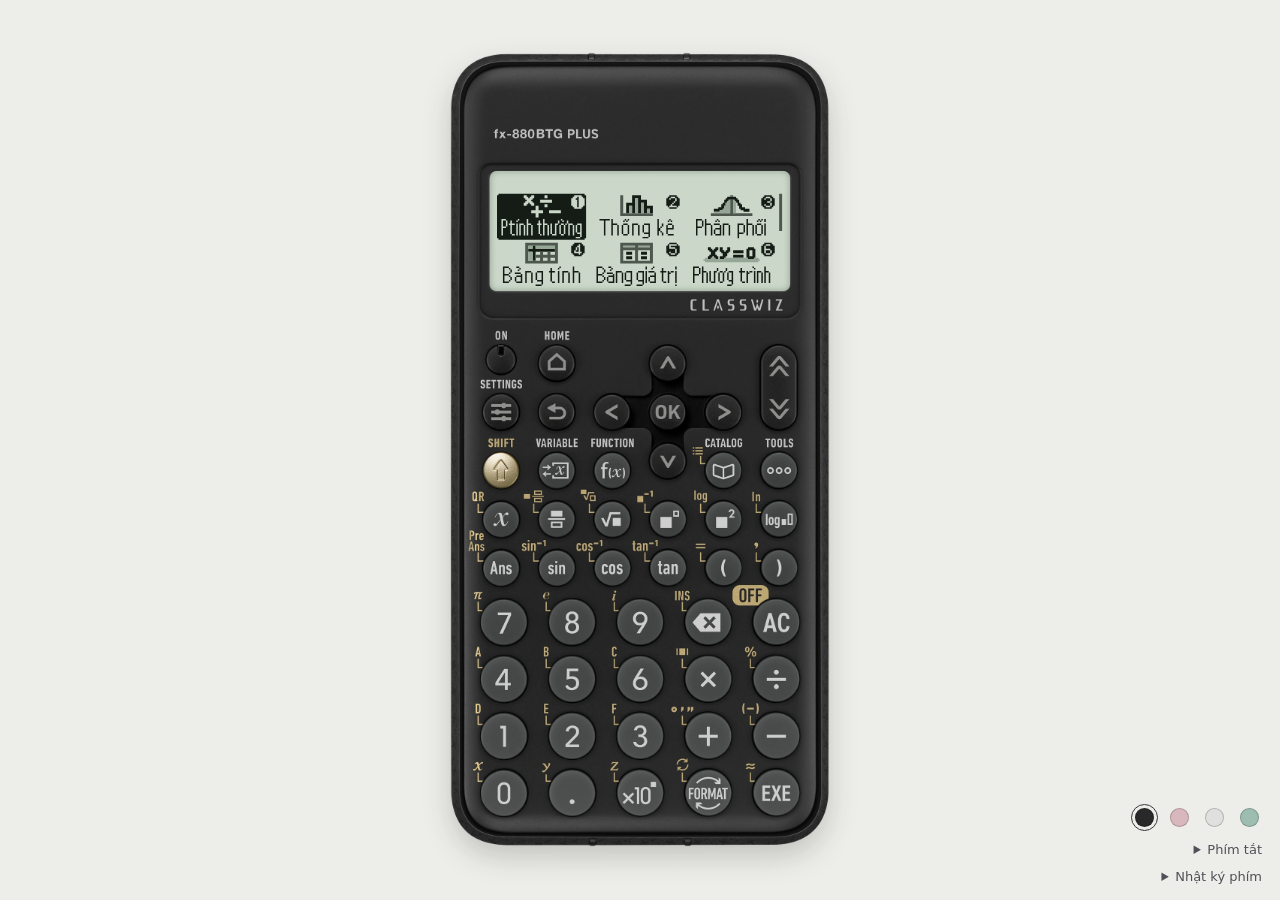
==== web/index.html @ 1c53b6fe "Prepare fx-880BTG PLUS demo.2 for BITEX team testing" ====
<!doctype html>
<html lang="vi">
<head>
  <meta charset="utf-8">
  <meta name="viewport" content="width=device-width, initial-scale=1, viewport-fit=cover">
  <meta name="theme-color" content="#222225">
  <title>Giả lập fx-880BTG PLUS</title>
  <link rel="icon" href="assets/home/1.png">
  <link rel="stylesheet" href="device.css">
  <script defer src="core/engine.js"></script>
  <script defer src="core/complex.js"></script>
  <script defer src="core/matrix.js"></script>
  <script defer src="core/vector.js"></script>
  <script defer src="core/verify.js"></script>
  <script defer src="core/coefficient-editor.js"></script>
  <script defer src="core/ratio.js"></script>
  <script defer src="core/equation.js"></script>
  <script defer src="core/inequality.js"></script>
  <script defer src="core/statistics.js"></script>
  <script defer src="core/distribution.js"></script>
  <script defer src="core/base-n.js"></script>
  <script defer src="core/table.js"></script>
  <script defer src="core/touch.js"></script>
  <script defer src="model.js"></script>
  <script defer src="extras.js"></script>
  <script defer src="explorer.js"></script>
  <script defer src="calculator.js"></script>
  <script defer src="assets/lcd-classpad-880.js"></script>
  <script defer src="lcd-pixels.js"></script>
  <script defer src="lcd.js"></script>
  <script defer src="app.js"></script>
</head>
<body>
  <main>
    <section class="device" aria-label="fx-880BTG PLUS">
      <img class="face" id="face" src="assets/face-black.webp" alt="" draggable="false" fetchpriority="high">
      <span class="brand-cover" aria-hidden="true"></span>
      <div id="lcd" class="lcd" aria-label="Màn hình máy tính" aria-live="polite"></div>
      <div id="keypad" class="keypad" role="group" aria-label="Bàn phím máy tính"></div>
    </section>
    <aside class="utilities" aria-label="Tiện ích giả lập">
      <fieldset class="colors">
        <legend>Màu máy</legend>
        <label title="Đen"><input type="radio" name="face-color" value="black" aria-label="Đen" checked><span class="swatch black"></span></label>
        <label title="Hồng"><input type="radio" name="face-color" value="pink" aria-label="Hồng"><span class="swatch pink"></span></label>
        <label title="Trắng"><input type="radio" name="face-color" value="white" aria-label="Trắng"><span class="swatch white"></span></label>
        <label title="Xanh"><input type="radio" name="face-color" value="green" aria-label="Xanh"><span class="swatch green"></span></label>
      </fieldset>
      <details class="quick-help">
        <summary>Phím tắt</summary>
        <p>Bấm trực tiếp các phím trên máy hoặc dùng bàn phím máy tính.</p>
        <dl>
          <dt>Enter hoặc =</dt><dd>EXE · Tính / xác nhận</dd>
          <dt>Esc</dt><dd>AC</dd>
          <dt>Backspace / Delete</dt><dd>DEL</dd>
          <dt>Home</dt><dd>Chọn ứng dụng</dd>
          <dt>F1 · F2</dt><dd>SHIFT · SETTINGS</dd>
          <dt>↑ ↓ ← →</dt><dd>Di chuyển con trỏ và menu</dd>
          <dt>f · r · ^</dt><dd>Phân số · căn · lũy thừa</dd>
          <dt>s · c · t</dt><dd>sin · cos · tan</dd>
          <dt>d</dt><dd>FORMAT · Đổi dạng kết quả</dd>
        </dl>
        <p>Phím SHIFT chỉ tác động lên lần bấm kế tiếp. Nhấn HOME để chuyển nhóm tính năng.</p>
      </details>
      <details class="key-log">
        <summary>Nhật ký phím</summary>
        <p id="build-info" class="build-info"></p>
        <p id="offline-status" class="build-info" role="status" hidden></p>
        <button id="check-version" type="button" hidden>Kiểm tra bản mới</button>
        <button id="update-version" type="button" hidden>Cập nhật và mở lại</button>
        <ol id="log" aria-label="Phím đã bấm"></ol>
        <div class="log-actions">
          <button id="copy-log" type="button">Sao chép</button>
          <button id="export-log" type="button">Tải JSON</button>
          <button id="clear-log" type="button">Xóa</button>
        </div>
        <p id="log-status" role="status"></p>
      </details>
    </aside>
  </main>
</body>
</html>
---- web/device.css ----
@font-face{font-family:LCD880Menu;src:url(assets/lcd-menu-880.ttf) format("truetype");font-display:swap}
@font-face{font-family:LCD880Math;src:url(assets/lcd-math-880.ttf) format("truetype");font-display:swap}
@font-face{font-family:LCD;src:url(assets/lcd-text.ttf) format("truetype");font-display:swap}
@font-face{font-family:LCDNumber;src:url(assets/lcd-numerals.ttf) format("truetype");font-display:swap}
:root{color-scheme:light;font-family:system-ui,sans-serif;background:#edede9;color:#262629}
*{box-sizing:border-box}
body{margin:0}
main{display:flex;justify-content:center;align-items:center;min-height:100svh;padding:12px;gap:28px}
.device{--face-image:url(assets/face-black.webp);width:min(380px, calc(100vw - 24px), calc((100svh - 24px)*.4778));aspect-ratio:506/1059;flex:none;position:relative;container-type:inline-size;user-select:none;isolation:isolate}
.face{position:absolute;inset:0;width:100%;height:100%;filter:drop-shadow(0 12px 14px #17171732);pointer-events:none}
.brand-cover{position:absolute;left:10.28%;top:5.95%;width:22.14%;height:2.65%;background-image:var(--face-image);background-repeat:no-repeat;background-size:100cqw auto;background-position:-43.87cqw -12.45cqw;pointer-events:none;mask-image:linear-gradient(to right,transparent,#000 3%,#000 97%,transparent),linear-gradient(transparent,#000 12%,#000 88%,transparent);mask-composite:intersect}
.keypad{position:absolute;inset:0}
.key{position:absolute;background:transparent;border:0;color:transparent;padding:0;border-radius:50%;cursor:pointer;touch-action:none;-webkit-tap-highlight-color:transparent}
.key[data-key^="page-"]{border-radius:30%}
.key:is(:hover,:focus-visible){background:#fff2}
.key:is(:active,.touch-pressed,.keyboard-pressed),.key[aria-pressed=true]{background:#e8d27b55}
.key:focus-visible{outline:2px solid #fff1b4;outline-offset:1px}
.lcd{--ink:#151c16;--paper:#cbd8c9;position:absolute;left:10.47%;top:14.92%;width:79.07%;height:15.11%;border-radius:2.3% / 5.5%;background:var(--paper);color:var(--ink);box-shadow:inset 0 0 1.7cqw #35493c66;overflow:hidden;display:flex;flex-direction:column;padding:1.34cqw 3.15cqw 1.45cqw;font-family:LCD880Menu,LCD,"Courier New",monospace;font-size:4.66cqw;line-height:1.08}
.lcd.darker{--paper:#b0c4b1}
.lcd.lighter{--paper:#dce8da}
.indicators{height:4cqw;flex:none}
.app-grid{position:relative;display:grid;grid-template-columns:repeat(3,minmax(0,1fr));grid-auto-rows:12.15cqw;gap:.45cqw .7cqw;width:100%;font-family:"Arial Narrow",Arial,sans-serif}
.app-tile{min-width:0;position:relative;display:grid;grid-template-rows:6.6cqw auto;place-items:center;padding:0 .25cqw;white-space:nowrap;letter-spacing:-.08em;font-size:4.1cqw;line-height:1}
.app-tile.selected,.menu-row.selected,.cell.selected{background:var(--ink);color:var(--paper)}
.app-icon{width:18.15cqw;height:6.4cqw;background:currentColor;mask:center/contain no-repeat;mask-image:var(--icon)}
.option{font-family:LCD880Menu,LCD,monospace;font-size:2.9cqw;background:currentColor;display:inline-grid;place-items:center;width:3.65cqw;height:3.65cqw;border-radius:50%;flex:none}
.option span{color:var(--paper);font-size:2.65cqw}
.selected .option span{color:var(--ink)}
.app-name.bitmap{width:100%;height:5.2cqw;color:transparent;position:relative;justify-self:stretch}.app-name.bitmap::after{content:"";position:absolute;inset:0;background:var(--ink);mask:var(--name) center/contain no-repeat}.selected .app-name.bitmap::after{background:var(--paper)}
.app-tile .option{position:absolute;right:.15cqw;top:.25cqw}
.menu{display:grid;align-content:start;position:relative;grid-auto-rows:6.1cqw}
.menu.shortcut-grid{grid-template-columns:repeat(3,minmax(0,1fr));grid-auto-rows:5cqw;font-size:3.65cqw}
.menu-row{min-width:0;display:flex;align-items:center;gap:.35cqw;padding:0 .37cqw;overflow:hidden;white-space:nowrap}
.menu-row:not(.selected){background:transparent}
.menu-label{text-overflow:ellipsis;overflow:hidden}
.menu-arrow{margin-left:auto;font-family:Arial,sans-serif;font-size:3cqw}
.rail{position:absolute;right:1.4cqw;top:5.5cqw;height:24cqw;width:.72cqw;background:#97a998}
.rail i{position:absolute;width:100%;background:var(--ink)}
.math-area{display:flex;flex-direction:column;justify-content:space-between;flex:1;min-height:0;gap:.55cqw;font-family:LCD880Math,LCDNumber,"Courier New",monospace;font-size:6cqw}
.expression,.result{display:block;white-space:nowrap;overflow:hidden;min-height:0}
.expression{flex:1.1;display:flex;align-items:flex-start;overflow-x:auto;scrollbar-width:none}
.result{flex:1;display:flex;align-items:flex-end;justify-content:flex-end;font-size:6.4cqw}
.expression.full{align-items:flex-start;font-size:6.4cqw}
.math{display:inline-block;flex:none;line-height:1.06;white-space:nowrap}
.frac{display:inline-grid;grid-template-rows:auto auto;vertical-align:middle;text-align:center;font-size:.82em;margin:0 .1em;line-height:1}
.frac > span{padding:0 .13em}
.frac > span:first-child{border-bottom:.08em solid currentColor}
.mixed{display:inline-flex;align-items:center;vertical-align:middle;gap:.1em}
.radical{display:inline-flex;vertical-align:middle;align-items:stretch}
.radical > span:first-child{font-family:Arial,sans-serif}
.radical > span:last-child{border-top:.06em solid currentColor;padding:0 .08em}
.math sup,.math sub{font-size:.73em;line-height:0}
.math sup{vertical-align:.72em}.math sub{vertical-align:-.25em}
.template-stack{display:inline-grid;text-align:center;vertical-align:middle;grid-template-rows:auto auto auto;font-size:.53em}
.template-stack b{font-size:2em;font-weight:400}
.empty{display:inline-block;width:.63em;height:.7em;border:.08em solid currentColor;vertical-align:baseline}
.caret{display:inline-block;border-left:.08em solid currentColor;height:.92em;vertical-align:-.08em}
.caret,.empty.active,.lcd-native-cursor{animation:lcd-cursor-blink 1200ms steps(1,end) infinite}
@keyframes lcd-cursor-blink{50%,100%{opacity:0}}
@media(prefers-reduced-motion:reduce){.caret,.empty.active{animation:none}}
.notice{display:grid;align-content:center;justify-items:center;gap:1.6cqw;flex:1;text-align:center}
.notice small{font-size:3.6cqw}
.mode-title{overflow:hidden;text-overflow:ellipsis;white-space:nowrap}
.mode-grid{min-height:0;overflow:hidden;display:grid;font-size:4.25cqw;grid-auto-rows:5.25cqw}
.cell{white-space:nowrap;overflow:hidden;text-overflow:ellipsis;border-bottom:1px solid #182c2030;padding:0 .5cqw}
.utilities{position:absolute;right:18px;bottom:16px;display:flex;flex-direction:column;align-items:flex-end;gap:12px;font-size:13px;color:#505058;z-index:2}
.utilities:has(details[open]){position:relative}
.colors{display:flex;gap:9px;border:0;padding:0;margin:0}
.colors legend{position:absolute;inline-size:1px;block-size:1px;overflow:hidden;clip-path:inset(50%)}
.colors label{position:relative;display:grid;place-items:center;width:26px;height:26px;cursor:pointer}
.colors input{position:absolute;inset:0;width:100%;height:100%;opacity:0;margin:0;cursor:pointer}
.swatch{width:19px;height:19px;border:1px solid #0003;border-radius:50%;pointer-events:none}
.colors input:is(:checked,:focus-visible)+.swatch{outline:1px solid #38383b;outline-offset:3px}
.black{background:#29292a}.pink{background:#d8b8bd}.white{background:#e0e1df}.green{background:#9dbdb0}
.key-log{align-self:flex-end}
.key-log[open]{width:min(290px,100%);padding:12px;border:1px solid #cfceca;background:#fbfaf8;border-radius:10px}
.key-log summary{cursor:pointer}
.quick-help summary{cursor:pointer}
.quick-help[open]{width:min(320px,calc(100vw - 24px));padding:12px;border:1px solid #cfceca;background:#fbfaf8;border-radius:10px;line-height:1.5}
.quick-help p:last-child{margin-bottom:0}
.quick-help dl{display:grid;grid-template-columns:auto 1fr;gap:6px 12px}
.quick-help dt{font-weight:600}
.quick-help dd{margin:0}
.build-info{font-size:12px;color:#606068;line-height:1.4}
.key-log ol{display:flex;flex-wrap:wrap;align-content:start;gap:6px;list-style:none;padding:0;max-height:50svh;overflow:auto}
.key-log li{padding:3px 6px;border:1px solid #dddcd8;border-radius:4px;background:#f2f1ee;font-variant-numeric:tabular-nums}
.log-actions{display:flex;gap:6px}
.log-actions button{font:inherit;padding:4px 6px}
#log-status:empty{display:none}
@media(max-width:710px){main{flex-direction:column;gap:10px}.utilities,.utilities:has(details[open]){position:relative;bottom:auto;right:auto;align-items:center}.utilities:not(:has(details[open])){flex-direction:row;flex-wrap:wrap;justify-content:center;gap:10px}.colors{gap:6px}.device{width:min(380px,calc(100vw - 24px),calc((100svh - 64px)*.4778))}}

@media(max-width:360px){.device{width:min(calc(100vw - 24px),calc((100svh - 96px)*.4778))}}

.draft-overlay{position:absolute;left:3.15cqw;right:3.15cqw;height:6cqw;background:var(--paper);color:var(--ink);font-size:4.5cqw;overflow:hidden}

.lcd-native-stage{position:absolute;top:4.8%;left:2.55%;width:94.9%;aspect-ratio:192/75;overflow:hidden}
.lcd-native{display:block;width:100%;height:100%;shape-rendering:geometricPrecision}
.lcd-native-cursor{fill:var(--ink)}
.lcd-status{position:absolute;top:4.8%;left:2.55%;width:94.9%;aspect-ratio:16;pointer-events:none}
.lcd-status-icon{position:absolute;background:var(--ink);mask-size:100% 100%;mask-repeat:no-repeat}
@media(prefers-reduced-motion:reduce){.caret,.empty.active,.lcd-native-cursor{animation:none}}
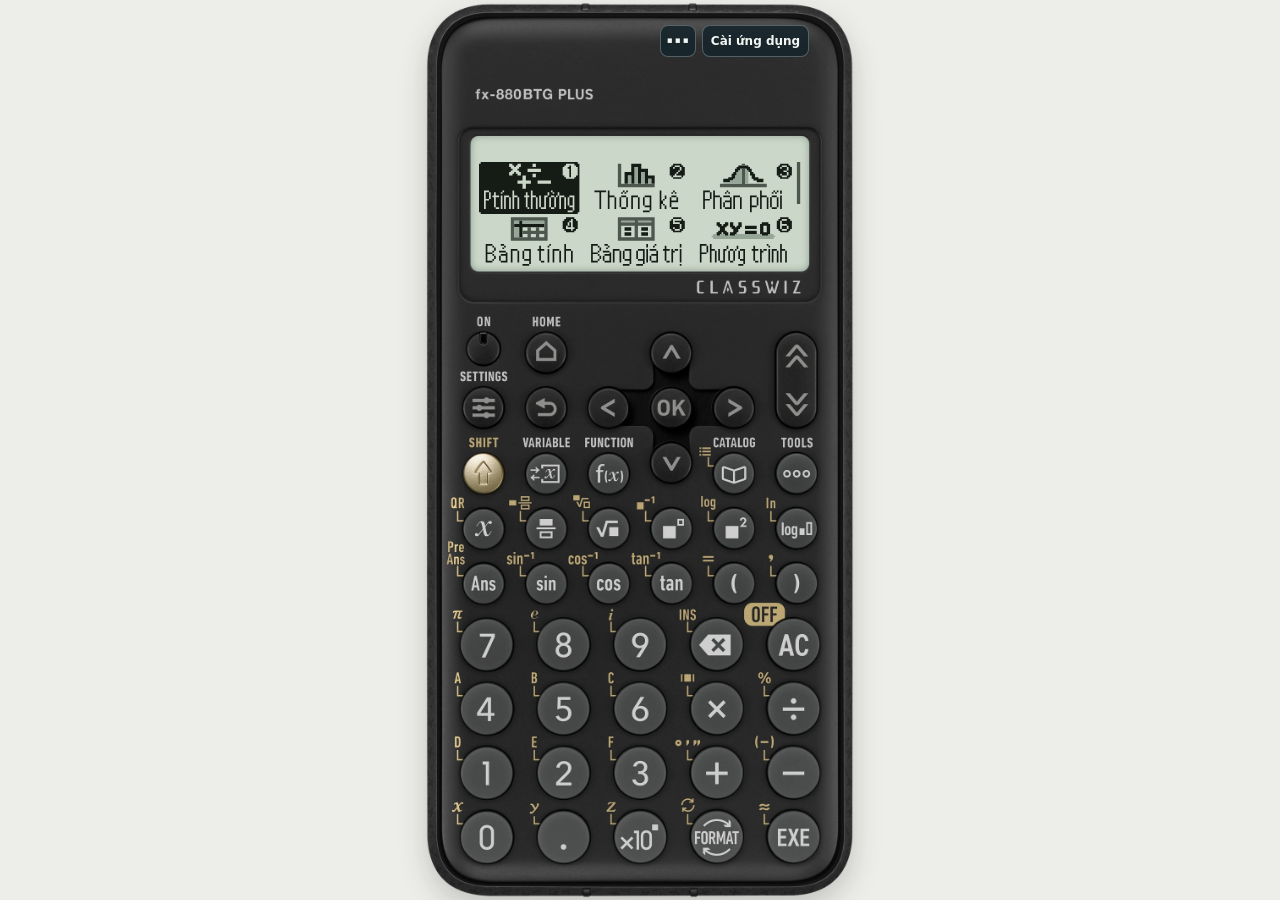
==== commit 436f6cdb: "Publish demo.19 with data exchange bridge and latest BITEX fixes" ====
--- a/web/index.html
+++ b/web/index.html
@@ -4,9 +4,18 @@
   <meta charset="utf-8">
   <meta name="viewport" content="width=device-width, initial-scale=1, viewport-fit=cover">
   <meta name="theme-color" content="#222225">
-  <title>Giả lập fx-880BTG PLUS</title>
-  <link rel="icon" href="assets/home/1.png">
+  <title>fx-880BTG PLUS Emulator (Demo)</title>
+  <!-- Cổng trao đổi dữ liệu (bridge.js): các origin được phép đọc dữ liệu khi máy nằm trong khung, cách nhau bằng dấu cách. Để trống = tắt. -->
+  <meta name="bitex-export-origins" content="">
+  <meta name="apple-mobile-web-app-capable" content="yes">
+  <meta name="apple-mobile-web-app-title" content="880BTG PLUS">
+  <meta name="robots" content="noindex,nofollow">
+  <meta name="description" content="Giả lập fx-880BTG PLUS của BITEX. Cài trên điện thoại, dùng ngoại tuyến và giữ cách bấm của máy thật.">
+  <link rel="manifest" href="manifest.webmanifest">
+  <link rel="apple-touch-icon" href="assets/icon-180.png">
+  <link rel="icon" href="assets/icon-192.png">
   <link rel="stylesheet" href="device.css">
+  <link rel="stylesheet" href="mobile.css">
   <script defer src="core/engine.js"></script>
   <script defer src="core/complex.js"></script>
   <script defer src="core/matrix.js"></script>
@@ -28,26 +37,39 @@
   <script defer src="assets/lcd-classpad-880.js"></script>
   <script defer src="lcd-pixels.js"></script>
   <script defer src="lcd.js"></script>
+  <script defer src="mobile.js"></script>
+  <script defer src="offline.js"></script>
+  <script defer src="assets/keylog-glyphs-880.js"></script>
+  <script defer src="keylog.js"></script>
+  <script defer src="bridge.js"></script>
   <script defer src="app.js"></script>
 </head>
 <body>
-  <main>
-    <section class="device" aria-label="fx-880BTG PLUS">
+  <main class="app-shell">
+    <div class="device-stage" id="device-stage">
+    <section class="device" id="device" tabindex="-1" aria-label="fx-880BTG PLUS">
       <img class="face" id="face" src="assets/face-black.webp" alt="" draggable="false" fetchpriority="high">
       <span class="brand-cover" aria-hidden="true"></span>
       <div id="lcd" class="lcd" aria-label="Màn hình máy tính" aria-live="polite"></div>
+      <header class="app-toolbar"><button id="install-shortcut" type="button" aria-haspopup="dialog">Cài ứng dụng</button><button id="app-menu-button" type="button" aria-label="Mở tiện ích ứng dụng" aria-haspopup="dialog">⋯</button></header>
       <div id="keypad" class="keypad" role="group" aria-label="Bàn phím máy tính"></div>
     </section>
-    <aside class="utilities" aria-label="Tiện ích giả lập">
-      <fieldset class="colors">
+    </div>
+    <section class="keylog-panel" id="keylog-panel" hidden aria-labelledby="keylog-heading">
+      <div class="keylog-heading"><h2 id="keylog-heading">Nhật ký phím</h2><span id="keylog-count">0 phím</span><button id="keylog-close" type="button" aria-label="Đóng nhật ký phím">×</button></div>
+      <div class="keylog-preview" id="keylog-preview" role="region" tabindex="0" aria-label="Chuỗi phím"><p id="keylog-empty">Bấm phím trên máy tính để bắt đầu.</p><ol id="keylog-keys" role="list" aria-label="Các phím đã bấm" hidden></ol></div>
+      <div class="keylog-actions"><button class="utility-button" id="keylog-copy" type="button" title="Dán vào Word và đổi font sang CASIO ClassWiz CW01" disabled>Sao chép Word</button><button class="utility-button" id="keylog-copy-symbols" type="button" disabled>Sao chép ký hiệu</button><button class="utility-button" id="keylog-image" type="button" disabled>Tải ảnh PNG</button><button class="utility-button" id="keylog-download" type="button" disabled>Tải JSON</button><button class="utility-button" id="keylog-clear" type="button" aria-label="Xóa nhật ký" disabled>Xóa</button></div>
+      <p id="keylog-status" role="status"></p>
+    </section>
+  </main>
+<dialog id="utility-dialog" aria-label="Tiện ích ứng dụng"><section class="app-dialog" id="app-menu" hidden aria-labelledby="app-menu-heading"><div class="dialog-heading"><h2 id="app-menu-heading">Tiện ích</h2><button type="button" data-close-dialog aria-label="Đóng tiện ích">×</button></div><p class="menu-subtitle">fx-880BTG PLUS Emulator (Demo)</p><nav class="utility-list" aria-label="Tiện ích ứng dụng"><button class="utility-button" type="button" data-panel="guide-panel"><span aria-hidden="true">?</span>Hướng dẫn</button><button class="utility-button" type="button" data-panel="zoom-panel"><span aria-hidden="true">⌕</span>Phóng to màn hình LCD</button><button class="utility-button" type="button" data-panel="settings-panel"><span aria-hidden="true">☷</span>Tùy chỉnh máy</button><button class="utility-button" type="button" data-panel="install-dialog"><span aria-hidden="true">↓</span>Cài ứng dụng</button><button class="utility-button" type="button" id="keylog-button" aria-controls="keylog-panel" aria-expanded="false"><span aria-hidden="true">⌨</span>Nhật ký phím</button><button class="utility-button" type="button" data-panel="feedback-panel"><span aria-hidden="true">✎</span>Gửi góp ý và ảnh</button><button class="utility-button" id="fullscreen-button" type="button"><span aria-hidden="true">⛶</span><span id="fullscreen-label">Toàn màn hình</span></button><button class="utility-button" id="check-version" type="button"><span aria-hidden="true">↻</span>Kiểm tra cập nhật</button></nav><p id="offline-status" role="status">Đang kiểm tra dữ liệu ngoại tuyến…</p><p id="update-status" role="status"></p><button id="update-version" class="utility-button install-primary" type="button" hidden>Cập nhật và mở lại</button><p id="build-info" class="build-info"></p></section><section class="app-dialog" id="settings-panel" hidden aria-labelledby="settings-panel-heading"><div class="dialog-heading"><h2 id="settings-panel-heading">Tùy chỉnh máy</h2><button type="button" data-close-dialog aria-label="Đóng tùy chỉnh máy">×</button></div><div class="case-studio"><div class="case-preview"><div class="device"><img class="face" id="face-preview" src="assets/face-black.webp" alt="Xem trước màu vỏ"><span class="brand-cover" aria-hidden="true"></span></div></div><div><h3>Màu vỏ máy</h3><fieldset class="colors">
         <legend>Màu máy</legend>
         <label title="Đen"><input type="radio" name="face-color" value="black" aria-label="Đen" checked><span class="swatch black"></span></label>
         <label title="Hồng"><input type="radio" name="face-color" value="pink" aria-label="Hồng"><span class="swatch pink"></span></label>
         <label title="Trắng"><input type="radio" name="face-color" value="white" aria-label="Trắng"><span class="swatch white"></span></label>
         <label title="Xanh"><input type="radio" name="face-color" value="green" aria-label="Xanh"><span class="swatch green"></span></label>
-      </fieldset>
-      <details class="quick-help">
-        <summary>Phím tắt</summary>
+      </fieldset></div></div><label class="setting-row" for="key-highlight"><span><strong>Làm nổi phím vừa bấm</strong><small>Dễ theo dõi khi trình chiếu.</small></span><input type="checkbox" role="switch" id="key-highlight"></label><p class="app-help">Màu vỏ và cài đặt được giữ trên thiết bị này. Các phím trên máy và bàn phím PC luôn dùng chung cách tính.</p></section><section class="app-dialog" id="guide-panel" hidden aria-labelledby="guide-panel-heading"><div class="dialog-heading"><h2 id="guide-panel-heading">Bắt đầu sử dụng</h2><button type="button" data-close-dialog aria-label="Đóng bắt đầu sử dụng">×</button></div><p>Nhấn <b>HOME</b> để chọn ứng dụng, <b>EXE</b> để tính, <b>DEL</b> để xóa một ký tự và <b>AC</b> để trở lại màn nhập. <b>SHIFT</b> gọi chức năng màu vàng.</p>
+        
         <p>Bấm trực tiếp các phím trên máy hoặc dùng bàn phím máy tính.</p>
         <dl>
           <dt>Enter hoặc =</dt><dd>EXE · Tính / xác nhận</dd>
@@ -61,22 +83,18 @@
           <dt>d</dt><dd>FORMAT · Đổi dạng kết quả</dd>
         </dl>
         <p>Phím SHIFT chỉ tác động lên lần bấm kế tiếp. Nhấn HOME để chuyển nhóm tính năng.</p>
-      </details>
-      <details class="key-log">
-        <summary>Nhật ký phím</summary>
-        <p id="build-info" class="build-info"></p>
-        <p id="offline-status" class="build-info" role="status" hidden></p>
-        <button id="check-version" type="button" hidden>Kiểm tra bản mới</button>
-        <button id="update-version" type="button" hidden>Cập nhật và mở lại</button>
-        <ol id="log" aria-label="Phím đã bấm"></ol>
-        <div class="log-actions">
-          <button id="copy-log" type="button">Sao chép</button>
-          <button id="export-log" type="button">Tải JSON</button>
-          <button id="clear-log" type="button">Xóa</button>
-        </div>
-        <p id="log-status" role="status"></p>
-      </details>
-    </aside>
-  </main>
+      <button class="utility-button install-primary" data-panel="install-dialog" type="button">Cài để dùng khi mất mạng</button></section><section class="app-dialog" id="zoom-panel" hidden aria-labelledby="zoom-panel-heading"><div class="dialog-heading"><h2 id="zoom-panel-heading">Màn hình LCD</h2><button type="button" data-close-dialog aria-label="Đóng màn hình lcd">×</button></div><div id="zoom-viewport"><div id="zoom-device" class="zoom-device"></div></div><label class="zoom-control">Độ phóng đại<input id="lcd-zoom" type="range" min="1" max="2" step="0.25" value="1"><output id="lcd-zoom-value">100%</output></label><p class="app-help">Đóng cửa sổ này để tiếp tục bấm phím.</p></section><section class="app-dialog" id="feedback-panel" hidden aria-labelledby="feedback-panel-heading"><div class="dialog-heading"><h2 id="feedback-panel-heading">Góp ý cho BITEX</h2><button type="button" data-close-dialog aria-label="Đóng góp ý cho bitex">×</button></div><p class="app-help">Mô tả lỗi và chuỗi phím giúp BITEX kiểm tra lại. Chỉ gửi khi bạn bấm nút bên dưới.</p><form id="feedback-form" name="fx880-feedback" method="POST" action="/feedback-success.html" enctype="multipart/form-data" data-netlify="true" netlify-honeypot="bot-field"><input type="hidden" name="form-name" value="fx880-feedback"><input type="hidden" name="version" id="feedback-version"><p hidden><label>Để trống<input name="bot-field" tabindex="-1" autocomplete="off"></label></p><label class="feedback-field"><span class="feedback-label">Lỗi bạn gặp</span><textarea name="description" required maxlength="5000" rows="4"></textarea></label><label class="feedback-field"><span class="feedback-label">Kết quả mong đợi <small>(nếu có)</small></span><textarea name="expected" maxlength="3000" rows="2"></textarea></label><label class="feedback-field"><span class="feedback-label">Chuỗi phím vừa bấm</span><textarea name="keys" id="feedback-keys" readonly rows="3"></textarea></label><label class="feedback-field"><span class="feedback-label">Ảnh chụp <small>(không bắt buộc, tối đa 5 MB)</small></span><input name="image" id="feedback-image" type="file" accept="image/png,image/jpeg,image/webp"></label><p class="feedback-privacy">Phép tính chạy trên thiết bị, không gửi tự động. Nội dung góp ý, chuỗi phím và ảnh bạn chọn chỉ được gửi cho BITEX qua Netlify khi xác nhận gửi.</p><button class="feedback-submit" type="submit">Gửi góp ý cho BITEX</button><p id="feedback-status" role="status"></p></form></section>  <section class="app-dialog" id="install-dialog" hidden aria-labelledby="install-heading">
+    <div class="dialog-heading"><div><p class="dialog-eyebrow">LUÔN SẴN TRONG THIẾT BỊ</p><h2 id="install-heading">Cài máy tính của bạn</h2></div><button type="button" data-close-dialog aria-label="Đóng hướng dẫn cài">×</button></div>
+    <p class="install-intro">Mở từ một biểu tượng. Tính toán cả khi mất mạng.</p>
+    <p id="install-complete" class="install-notice" hidden>Máy tính đã được cài hoặc đang mở từ biểu tượng ứng dụng. Có thể xem hướng dẫn cho thiết bị khác bên dưới.</p>
+    <div class="install-platforms" role="group" aria-label="Chọn thiết bị để xem hướng dẫn"><button type="button" data-install-platform="ios" aria-pressed="false">iPhone / iPad</button><button type="button" data-install-platform="android" aria-pressed="false">Android</button><button type="button" data-install-platform="desktop" aria-pressed="false">Máy tính</button></div>
+    <div id="install-instructions"><section id="install-ios" hidden><ol class="visual-steps"><li><div class="install-step-copy"><span class="step-index">01</span><h3>Mở bằng Safari</h3><p>Sao chép đường dẫn trang này và mở trong Safari. Không cài từ trình duyệt bên trong Zalo hay Facebook.</p></div><div class="step-art" aria-hidden="true"><div class="browser-symbol"><svg viewBox="0 0 48 48" aria-hidden="true"><circle cx="24" cy="24" r="21"/><path class="compass-north" d="m32 12-5 16-11 8 5-16z"/><path d="m16 36 11-8-6-8z"/></svg><b>Safari</b></div></div></li><li><div class="install-step-copy"><span class="step-index">02</span><h3>Chọn Chia sẻ</h3><p>Bấm biểu tượng Chia sẻ, rồi chọn <b>Thêm vào Màn hình chính</b>. Có thể cần mở nút ⋯ hoặc cuộn danh sách để thấy mục này.</p></div><div class="step-art" aria-hidden="true"><div class="share-demo"><svg viewBox="0 0 24 24" aria-hidden="true"><path d="M8 9H4v12h16V9h-4M12 16V2m-4 4 4-4 4 4"/></svg><span>Chia sẻ</span></div><div class="mini-menu-row"><b>⊞</b> Thêm vào Màn hình chính</div></div></li><li><div class="install-step-copy"><span class="step-index">03</span><h3>Thêm và mở ứng dụng</h3><p>Bật <b>Mở dưới dạng ứng dụng web</b> nếu có, rồi bấm <b>Thêm</b>. Trở về màn hình chính và mở biểu tượng 880BTG PLUS.</p></div><div class="step-art" aria-hidden="true"><div class="home-demo"><img src="assets/icon-180.png" width="44" height="44" alt="" /><span>880BTG PLUS</span></div></div></li></ol></section><section id="install-android" hidden><ol class="visual-steps"><li><div class="install-step-copy"><span class="step-index">01</span><h3>Mở bằng Chrome</h3><p>Mở đường dẫn máy tính trong Chrome. Sau đó bấm nút <b>⋮</b> cạnh thanh địa chỉ.</p></div><div class="step-art" aria-hidden="true"><div class="mini-browser"><span>880BTG PLUS</span><b>⋮</b></div><span class="art-caption">Menu của Chrome</span></div></li><li><div class="install-step-copy"><span class="step-index">02</span><h3>Chọn mục cài ứng dụng</h3><p>Chọn <b>Cài đặt và tạo lối tắt → Cài đặt</b>. Một số phiên bản ghi <b>Thêm vào màn hình chính</b>.</p></div><div class="step-art" aria-hidden="true"><div class="mini-menu-row">Cài đặt và tạo lối tắt</div><div class="mini-menu-row selected">↓ Cài đặt</div></div></li><li><div class="install-step-copy"><span class="step-index">03</span><h3>Xác nhận Cài đặt</h3><p>Làm theo cửa sổ xác nhận. Sau đó mở 880BTG PLUS từ màn hình chính hoặc danh sách ứng dụng.</p></div><div class="step-art" aria-hidden="true"><div class="home-demo"><img src="assets/icon-180.png" width="44" height="44" alt="" /><span>880BTG PLUS</span></div></div></li></ol></section><section id="install-desktop" hidden><ol class="visual-steps"><li><div class="install-step-copy"><span class="step-index">01</span><h3>Mở bằng Chrome hoặc Edge</h3><p>Dùng được trên Windows và macOS. Giữ kết nối mạng trong lần mở đầu tiên.</p></div><div class="step-art" aria-hidden="true"><div class="mini-browser desktop-browser"><span>880BTG PLUS</span><b>↓</b></div><span class="art-caption">Biểu tượng cài trên thanh địa chỉ</span></div></li><li><div class="install-step-copy"><span class="step-index">02</span><h3>Bấm Cài ngay</h3><p>Bấm nút bên dưới và xác nhận khi trình duyệt hỏi. Nếu chưa hiện cửa sổ, dùng mục cài ứng dụng trong menu trình duyệt.</p></div><div class="step-art" aria-hidden="true"><div class="mini-install">880BTG PLUS<strong>↓ Cài đặt</strong></div></div></li><li><div class="install-step-copy"><span class="step-index">03</span><h3>Mở như một ứng dụng</h3><p>Mở biểu tượng 880BTG PLUS. Máy tính chạy trong cửa sổ riêng; dùng bàn phím PC để nhập số và phép tính.</p></div><div class="step-art" aria-hidden="true"><div class="home-demo"><img src="assets/icon-180.png" width="44" height="44" alt="" /><span>880BTG PLUS</span></div></div></li></ol><details class="install-alternative"><summary>Dùng Safari trên máy Mac?</summary><p>Trong Safari, chọn <b>Tệp → Thêm vào Dock</b>, rồi xác nhận <b>Thêm</b> (macOS Sonoma trở lên).</p></details></section></div>
+    <p class="illustration-note">Hình minh họa thao tác; vị trí và tên nút có thể khác theo phiên bản trình duyệt.</p>
+    <button class="utility-button install-primary" id="install-now" type="button">Cài ngay</button><p id="install-prompt-status" class="app-help" role="status"></p>
+    <div class="install-offline-check"><span class="offline-symbol" aria-hidden="true">✓</span><div><strong>Kiểm tra trước khi tắt mạng</strong><p>Mở từ biểu tượng vừa cài khi còn mạng. Chờ thông báo sẵn sàng bên dưới, rồi tắt mạng và thử <b>7 × 8 = 56</b>.</p><p id="install-offline-status" role="status" aria-live="polite">Đang kiểm tra dữ liệu ngoại tuyến…</p></div></div>
+    <details class="install-link"><summary>Sao chép đường dẫn để mở đúng trình duyệt</summary><label for="install-url">Đường dẫn máy tính</label><input id="install-url" type="url" readonly /><button class="utility-button" id="install-copy-link" type="button">Sao chép đường dẫn</button><p id="install-copy-status" role="status"></p></details>
+    <p class="app-help guide-note">Gửi góp ý và ảnh cần có mạng. Nếu thiết bị đã xóa dữ liệu ứng dụng, hãy mở lại khi có mạng để tải đủ chương trình.</p>
+  </section>
+</dialog>
 </body>
 </html>
--- a/web/device.css
+++ b/web/device.css
@@ -99,3 +99,12 @@
 .lcd-status{position:absolute;top:4.8%;left:2.55%;width:94.9%;aspect-ratio:16;pointer-events:none}
 .lcd-status-icon{position:absolute;background:var(--ink);mask-size:100% 100%;mask-repeat:no-repeat}
 @media(prefers-reduced-motion:reduce){.caret,.empty.active,.lcd-native-cursor{animation:none}}
+
+/* Cổng trao đổi dữ liệu (bridge.js): phím trang chứa nhờ tô sáng để hướng dẫn sửa lỗi thao tác. */
+.key.bitex-guide {
+  border-radius: 50%;
+  box-shadow: 0 0 0 3px #ffd43b, 0 0 14px 4px rgba(255, 212, 59, .85);
+  animation: bitex-guide-pulse 1.1s ease-in-out infinite;
+}
+@keyframes bitex-guide-pulse { 50% { box-shadow: 0 0 0 3px #ffd43b, 0 0 4px 1px rgba(255, 212, 59, .4); } }
+@media (prefers-reduced-motion: reduce) { .key.bitex-guide { animation: none; } }
--- a/web/mobile.css
+++ b/web/mobile.css
@@ -0,0 +1,276 @@
+.feedback-panel { background: #ffffffd9; border: 1px solid #dedfda; padding: 26px; border-radius: 22px; box-shadow: 0 8px 30px #24384208; }
+.feedback-panel h2 { margin: 0 0 8px; font-size: 22px; letter-spacing: -.03em; color: #243842; }
+.feedback-intro, .beta-note { font-size: 14px; line-height: 1.6; color: #637078; }
+.feedback-intro { margin: 0 0 22px; }
+.feedback-field { display: block; margin: 0 0 16px; }
+.feedback-label { display: block; font-size: 14px; font-weight: 650; margin-bottom: 7px; color: #334952; }
+.feedback-optional { font-weight: 400; color: #7b858a; font-size: 12px; }
+.feedback-field input, .feedback-field textarea { width: 100%; padding: 11px 12px; border: 1px solid #d0d8d7; border-radius: 9px; background: #fff; color: #263b45; font: inherit; font-size: 14px; line-height: 1.5; }
+.feedback-field textarea { resize: vertical; min-height: 76px; }
+.feedback-field input:focus, .feedback-field textarea:focus { outline: 2px solid #39819855; border-color: #398198; }
+.feedback-field input::placeholder, .feedback-field textarea::placeholder { color: #929b9f; }
+.feedback-upload { padding: 15px; border: 1px dashed #b8c7c7; border-radius: 12px; background: #f6f9f7; font-size: 13px; color: #65747a; line-height: 1.6; }
+.feedback-upload[data-dragging="true"] { border-color: #287a91; background: #eaf4f4; }
+.feedback-upload input { display: block; width: 100%; margin-bottom: 7px; font: inherit; font-size: 13px; color: #334952; }
+.feedback-upload input::file-selector-button { border: 1px solid #c5d1d1; border-radius: 7px; padding: 8px 10px; margin-right: 8px; background: #fff; color: #334952; cursor: pointer; font: inherit; }
+.feedback-preview { margin: 14px 0 0; }
+.feedback-preview img { display: block; max-width: 100%; max-height: 210px; margin: auto; border: 1px solid #dae0df; border-radius: 8px; object-fit: contain; }
+.feedback-preview figcaption { overflow-wrap: anywhere; padding-top: 8px; font-size: 12px; }
+.feedback-remove { margin-top: 8px; border: 0; padding: 0; color: #ac3047; background: none; text-decoration: underline; cursor: pointer; font: inherit; }
+.feedback-submit { border: 0; border-radius: 10px; width: 100%; padding: 13px 16px; margin-top: 18px; color: #fff; background: #234958; font: inherit; font-size: 15px; font-weight: 650; cursor: pointer; }
+.feedback-submit:hover { background: #1b3c4b; }
+.feedback-submit:disabled { cursor: wait; opacity: .65; }
+.feedback-submit:focus-visible, .feedback-remove:focus-visible { outline: 2px solid #287a91; outline-offset: 3px; }
+.feedback-status { margin: 12px 0 0; font-size: 14px; line-height: 1.5; color: #346757; }
+.feedback-status[data-error="true"] { color: #ac3047; }
+.feedback-status:empty { display: none; }
+.feedback-privacy { margin: 12px 0 0; font-size: 12px; line-height: 1.5; color: #7b858a; }
+.feedback-success { max-width:540px; margin:60px auto; }
+.feedback-success a { display:inline-block; margin-top:14px; color:#234958; font-weight:650; }
+[hidden] { display:none!important; }
+.app-dialog { width:min(94vw,480px); max-height:calc(100vh - 24px); max-height:calc(100dvh - 24px - env(safe-area-inset-top,0px) - env(safe-area-inset-bottom,0px)); padding:24px; border:1px solid #cdd5ce; border-radius:18px; background:#fafcf9; color:#283c31; box-shadow:0 18px 70px #15271a45; overflow:auto; overscroll-behavior:contain; }
+.app-dialog::backdrop { background:#17261dd0; }
+.dialog-heading { display:flex; align-items:center; justify-content:space-between; gap:12px; margin-bottom:18px; }
+.dialog-heading h2 { margin:0; font-size:21px; }
+.dialog-heading button, .dialog-close { flex:none; width:40px; height:40px; font-size:28px; line-height:1; border:0; background:#e5ebe4; color:#324637; border-radius:50%; cursor:pointer; }
+.dialog-close { float:right; margin:0 0 4px 8px; }
+.utility-button { display:block; width:100%; text-align:left; margin:10px 0; padding:14px; font:inherit; border:1px solid #d3dbd2; border-radius:10px; background:#fff; color:#263f2f; cursor:pointer; }
+.utility-button:hover { background:#edf3eb; }
+.app-help, #install-instructions { font-size:14px; line-height:1.65; }
+.app-dialog small { color:#657569; }
+#offline-status { padding:12px; border-radius:10px; background:#e5eee1; font-size:14px; line-height:1.5; }
+#offline-status[data-error="true"] { background:#fff0d9; }
+.feedback-dialog { width:min(94vw,600px); }
+.feedback-dialog .feedback-panel { border:0; box-shadow:none; padding:0; background:transparent; }
+.feedback-field input, .feedback-field textarea { font-size:16px; }
+@media(max-width:420px) { .app-dialog { padding:18px; } .app-title span { display:none; } }
+
+.keyboard-help { margin:0; font-size:14px; line-height:1.5; }
+.keyboard-help dt { font-weight:700; margin-top:14px; }
+.keyboard-help dd { margin:3px 0 0; color:#526459; }
+
+.install-platforms { display:flex; gap:6px; margin:18px 0; }
+.install-platforms button { flex:1; padding:10px 4px; border:1px solid #ccd8cf; border-radius:8px; background:white; color:#2b4434; font:600 13px system-ui,sans-serif; cursor:pointer; }
+.install-platforms button[aria-pressed="true"] { background:#294d38; color:white; border-color:#294d38; }
+.install-steps { padding:0; margin:0; list-style:none; counter-reset:install-step; }
+.install-steps li { position:relative; padding:0 0 18px 36px; counter-increment:install-step; font-size:14px; line-height:1.55; }
+.install-steps li::before { content:counter(install-step); position:absolute; top:0; left:0; width:25px; height:25px; display:grid; place-items:center; border-radius:50%; background:#e2ece3; color:#295037; font-weight:700; }
+.install-steps li span { display:block; color:#526358; margin-top:4px; }
+.share-icon { width:20px; height:20px; vertical-align:-4px; fill:none; stroke:currentColor; stroke-width:1.8; stroke-linecap:round; stroke-linejoin:round; }
+.install-offline-check { margin:12px 0; padding:14px; border-radius:12px; background:#edf3e9; font-size:14px; line-height:1.55; }
+.install-offline-check p { margin:8px 0 0; }
+#install-offline-status { font-weight:650; color:#285437; }
+#install-offline-status[data-error="true"] { color:#7a4e12; }
+.install-notice { font-size:14px; background:#e2ece3; border-radius:8px; padding:12px; }
+.utility-button.install-primary { background:#294d38; color:white; text-align:center; font-weight:650; }
+#install-prompt-status:empty { display:none; }
+.install-link { font-size:13px; line-height:1.5; margin-top:20px; }
+.install-link summary { cursor:pointer; font-weight:650; }
+.install-link label { display:block; margin:12px 0 5px; }
+#install-url { display:block; width:100%; padding:10px; font-size:16px; border:1px solid #cbd6cc; border-radius:7px; }
+#install-dialog .dialog-heading { position:sticky; top:-24px; padding:10px 0; background:#fafcf9; z-index:1; }
+@media(max-width:420px) { #install-dialog .dialog-heading { top:-18px; } }
+
+/* Tiện ích ứng dụng: lớp giao diện riêng, không dùng font LCD. */
+.app-dialog { background:#fff; color:#293441; border-color:#d2dce5; box-shadow:0 20px 72px #17233840; font:14px/1.5 -apple-system,BlinkMacSystemFont,"Segoe UI",Arial,sans-serif; }
+.app-dialog::backdrop { background:#1a293b70; }
+.dialog-heading h2 { font-size:22px; letter-spacing:-.025em; }
+.dialog-heading button { background:#f3f6f9; color:#63778c; border:1px solid #d4dce5; }
+.app-dialog .app-help, .app-dialog small { color:#647487; }
+#app-menu { width:min(92vw,320px); padding:18px; }
+#app-menu .dialog-heading { margin-bottom:0; }
+.menu-subtitle { color:#718095; font-size:12px; margin:2px 0 15px; }
+.utility-list { display:grid; gap:3px; }
+.utility-list .utility-button { display:flex; align-items:center; gap:12px; border:0; border-radius:9px; margin:0; padding:10px 8px; font-weight:550; color:#293441; }
+.utility-list .utility-button > span:first-child { display:grid; place-items:center; flex:none; width:28px; height:28px; border-radius:8px; background:#f1f6fb; color:#247db4; font-size:21px; line-height:1; }
+.utility-list .utility-button:hover { background:#f1f6fb; }
+.menu-offline { margin:16px 0 10px; padding-top:14px; border-top:1px solid #dce3eb; color:#36734e; font-size:12px; }
+#offline-status[data-error="true"] { color:#886017; }
+#update-status:empty, #settings-status:empty, #install-prompt-status:empty { display:none; }
+#settings-dialog { width:min(94vw,640px); }
+#settings-dialog .dialog-heading { margin:0 0 18px; }
+#settings-dialog .dialog-heading .app-help { margin:3px 0 0; }
+.settings-section { margin:0; padding:22px 0; border:0; border-top:1px solid #dce3eb; }
+.settings-section legend { float:left; width:100%; padding:0; margin:0 0 12px; font-weight:650; }
+.theme-options, .highlight-options { clear:both; display:grid; grid-template-columns:repeat(3,minmax(0,1fr)); gap:9px; }
+.theme-options button, .highlight-options button { display:flex; align-items:center; justify-content:center; gap:9px; padding:12px 8px; border:1px solid #c8d4df; border-radius:11px; background:#fff; color:#293441; font:600 14px/1.4 inherit; cursor:pointer; }
+.theme-options button[aria-pressed="true"], .highlight-options button[aria-pressed="true"] { border-color:#2284bc; box-shadow:0 0 0 1px #2284bc; background:#eef6fc; }
+.color-swatch { width:18px; height:18px; border-radius:50%; box-shadow:0 0 0 1px #0002,0 0 0 3px #fff inset; }
+.color-swatch.black { background:#283036; }.color-swatch.blue { background:#90aed9; }.color-swatch.pink { background:#e2a9bc; }
+.highlight-options { grid-template-columns:repeat(2,minmax(0,1fr)); }
+.highlight-options button { flex-direction:column; gap:7px; }
+.highlight-options small { font-size:12px; font-weight:400; }
+.key-demo { display:grid; place-items:center; width:45px; height:32px; margin:10px 0; border:1px solid #89969d; border-radius:7px; background:linear-gradient(#fff,#d6dde1); color:#151c20; box-shadow:0 2px 2px #172b3133; font:600 21px/1 system-ui; }
+.key-demo.contrast { background:#122741; color:white; border:2px solid #ffe76b; box-shadow:0 0 0 2px #122741; }
+.touch-setting { display:flex; align-items:center; justify-content:space-between; gap:20px; cursor:pointer; }
+.touch-setting small { display:block; margin-top:5px; font-size:12px; }
+.touch-setting input { appearance:none; flex:none; width:44px; height:26px; background:#c6cdd4; border-radius:16px; position:relative; cursor:pointer; }
+.touch-setting input::after { content:""; position:absolute; top:3px; left:3px; width:20px; height:20px; border-radius:50%; background:#fff; box-shadow:0 1px 3px #17233840; }
+.touch-setting input:checked { background:#2183ba; }.touch-setting input:checked::after { left:21px; }
+.app-dialog button:focus-visible, .app-dialog input:focus-visible { outline:3px solid #69b6e4; outline-offset:3px; }
+#zoom-dialog { width:min(96vw,1100px); }
+#zoom-viewport { overflow:auto; max-height:65dvh; border-radius:12px; border:5px solid #18231f; background:var(--screen-bg); }
+#zoom-device.calculator { position:relative; container-type:normal; aspect-ratio:auto; margin:0; padding:0; box-shadow:none; border:0; background:transparent; }
+#zoom-content { transform-origin:top left; }
+#zoom-content .screen-wrap { max-width:none; }
+.zoom-control { display:flex; align-items:center; gap:14px; margin-top:18px; }.zoom-control input { min-width:60px; flex:1; accent-color:#2383b9; }.zoom-control output { width:4ch; }
+#install-dialog .dialog-heading { background:white; }
+.utility-button.install-primary { background:#226f9e; border-color:#226f9e; }
+@media(max-width:420px) { .app-dialog { padding:18px; }.settings-section { padding:18px 0; }.highlight-options small { font-size:11px; }.theme-options { gap:7px; } }
+
+#zoom-device.calculator::before { display:none; }
+
+#app-menu { margin:0; }
+#app-menu::backdrop { background:#17233824; }
+
+/* Một dialog cố định giữ focus, backdrop và hit testing cùng một vòng đời. */
+#utility-dialog { position:fixed; inset:0; width:fit-content; height:fit-content; max-width:100%; max-height:100%; margin:auto; padding:0; border:0; background:transparent; overflow:visible; }
+#utility-dialog::backdrop { background:#1a293b70; }
+#utility-dialog[data-panel="app-menu"] { right:auto; bottom:auto; margin:0; }
+#utility-dialog[data-panel="app-menu"]::backdrop { background:#17233824; }
+#utility-dialog > .app-dialog { margin:0; }
+.app-dialog button, .app-toolbar button, .touch-setting { touch-action:manipulation; -webkit-tap-highlight-color:transparent; }
+.app-toolbar button { min-width:44px; min-height:44px; }
+@media(hover:none) { .calculator .key:hover:not(.key-locked) { background:transparent; } }
+.calculator .key.touch-pressed:not(.key-locked) { background:#ffffff40; box-shadow:0 0 0 1px #ffffff70 inset; }
+
+/* Thiết kế riêng: giấy sáng, màu mực xanh trầm, xem trước vỏ và hướng dẫn bằng hình. */
+.app-dialog { background:#fcfbf7; color:#243a3c; border-color:#cbd5ce; border-radius:22px; font-size:15px; line-height:1.55; }
+.app-dialog .dialog-heading { position:sticky; top:-24px; z-index:2; margin:-1px 0 18px; padding:12px 0 16px; background:#fcfbf7; border-bottom:1px solid #dce2d9; }
+.app-dialog .dialog-heading h2 { font-size:24px; letter-spacing:-.04em; line-height:1.2; }
+.dialog-eyebrow { margin:0 0 6px; color:#63796b; font-size:10px; font-weight:750; letter-spacing:.13em; }
+.dialog-heading button { width:44px; height:44px; border-radius:12px; border-color:#d2ddd3; background:#f0f3ec; color:#284e4e; }
+.app-dialog h3 { margin:0; font-size:16px; line-height:1.4; }
+.app-dialog button, .app-dialog summary { -webkit-tap-highlight-color:transparent; touch-action:manipulation; }
+.app-dialog button:focus-visible, .app-dialog input:focus-visible, .app-dialog summary:focus-visible { outline:3px solid #d2a743; outline-offset:3px; }
+.utility-list .utility-button { background:transparent; color:#234748; }
+.utility-list .utility-button > span:first-child { background:#e6eee5; color:#2d6261; }
+.utility-list .utility-button:hover { background:#edf1e8; }
+.utility-button.install-primary { background:#245b59; color:#fff; border:0; border-radius:12px; padding:14px; }
+.utility-button.install-primary:hover { background:#174b49; }
+#settings-dialog, #install-dialog { width:min(94vw,570px); }
+.case-studio { display:grid; grid-template-columns:minmax(100px,.8fr) minmax(160px,1fr); align-items:center; gap:24px; border-radius:16px; background:linear-gradient(140deg,#edf1e7,#e2e9e2); padding:20px; }
+.case-preview { height:210px; text-align:center; }
+.case-preview img { display:block; width:auto; height:100%; max-width:100%; object-fit:contain; margin:auto; }
+.case-picker > p { font-size:12px; color:#66796e; margin:5px 0 12px; }
+.case-colors { display:grid; gap:6px; }
+.case-colors button { display:flex; align-items:center; gap:9px; min-height:38px; padding:7px 10px; border:1px solid transparent; border-radius:10px; background:transparent; color:#314b49; font:inherit; font-size:14px; font-weight:600; line-height:1.3; cursor:pointer; }
+.case-colors button[aria-pressed="true"] { background:#fcfbf7; border-color:#8aaba1; }
+.color-check { margin-left:auto; visibility:hidden; }.case-colors button[aria-pressed="true"] .color-check { visibility:visible; }
+.interaction-options { margin:18px 0 0; }
+.setting-row { display:flex; align-items:center; justify-content:space-between; gap:20px; padding:18px 0; border-bottom:1px solid #dce2d9; cursor:pointer; touch-action:manipulation; }
+.setting-row strong { display:block; font-size:15px; }.setting-row small { display:block; margin-top:5px; color:#64766a; font-size:13px; line-height:1.5; }
+.setting-row input { appearance:none; -webkit-appearance:none; position:relative; flex:none; width:46px; height:28px; margin:0; border:1px solid #c0cdc5; border-radius:15px; background:#dce3dc; cursor:pointer; touch-action:manipulation; }
+.setting-row input::after { content:""; position:absolute; width:20px; height:20px; top:3px; left:3px; border-radius:50%; background:#fff; box-shadow:0 1px 3px #142f3528; }
+.setting-row input:checked { background:#245b59; border-color:#245b59; }.setting-row input:checked::after { left:21px; }
+.touch-help, .install-alternative { margin-top:16px; color:#526b61; font-size:13px; }
+.touch-help summary, .install-alternative summary { padding:8px 0; font-weight:650; cursor:pointer; }
+.save-status { min-height:1.5em; margin:14px 0 0; color:#507569; font-size:12px; text-align:center; }
+.guide-lcd { display:grid; gap:10px; padding:18px 22px; border:1px solid #b5c9b2; border-radius:12px; background:#dae6d3; color:#172d24; font:24px/1.25 "Simulator LCD Numerals",monospace; }
+.guide-lcd strong { text-align:right; font-weight:400; }
+.quick-guide article { display:flex; gap:16px; padding:20px 0; border-bottom:1px solid #dce2d9; }
+.guide-number { color:#859b80; font-size:22px; font-weight:500; line-height:1.3; }.quick-guide p { margin:7px 0 0; color:#526a61; font-size:14px; }
+.quick-guide kbd { display:inline-block; padding:0 5px; border:1px solid #bccac1; border-bottom-width:2px; border-radius:4px; color:#254441; background:#f0f3eb; font:600 11px/1.7 system-ui,sans-serif; white-space:nowrap; }
+.quick-guide .shift-chip { color:#745817; background:#fff1b9; }.quick-guide .alpha-chip { color:#8d3b4b; background:#ffe4e6; }
+.guide-actions { margin-top:18px; }.guide-actions button { display:flex; justify-content:space-between; align-items:center; gap:14px; background:#edf1e8; color:#2f5550; border:0; border-radius:12px; font-size:14px; }
+.guide-actions .install-primary { background:#245b59; color:white; }
+.guide-note { font-size:12px!important; line-height:1.6; margin:18px 0 0; }
+#install-dialog .dialog-heading { background:#fcfbf7; }
+.install-intro { color:#586f64; margin:0 0 18px; font-size:15px; }
+.install-platforms { padding:4px; gap:3px; background:#e9eee5; border-radius:12px; margin:0 0 12px; }
+.install-platforms button { padding:11px 3px; border:0; border-radius:9px; background:transparent; color:#50685d; font-size:13px; }
+.install-platforms button[aria-pressed="true"] { color:#224e48; background:#fffefa; box-shadow:0 1px 4px #233f3820; }
+.visual-steps { list-style:none; padding:0; margin:0; }
+.visual-steps > li { display:grid; grid-template-columns:minmax(0,1fr) 160px; gap:20px; align-items:center; padding:21px 0; border-bottom:1px solid #dce2d9; }
+.step-index { display:block; color:#7d987f; font:500 22px/1.1 system-ui; margin-bottom:8px; }
+.install-step-copy p { margin:7px 0 0; color:#5b6f65; font-size:13px; line-height:1.6; }
+.step-art { display:grid; justify-items:center; gap:8px; padding:14px 8px; min-height:100px; border-radius:14px; background:#eaf0e6; color:#2b5b58; font-size:11px; text-align:center; }
+.step-art svg { fill:none; stroke:currentColor; stroke-width:1.6; stroke-linecap:round; stroke-linejoin:round; width:34px; height:34px; }
+.browser-symbol { display:grid; justify-items:center; gap:8px; }.browser-symbol svg { width:46px; height:46px; background:#fafcf6; border-radius:50%; }
+.compass-north { fill:#c7685f; stroke:#c7685f; }
+.share-demo { display:flex; align-items:center; justify-content:center; gap:8px; font-size:12px; font-weight:600; }
+.share-demo svg { width:25px; height:25px; }
+.mini-menu-row { width:100%; text-align:left; padding:8px; background:#fcfdf9; border-radius:6px; font-size:10px; }.mini-menu-row b { padding-right:5px; font-size:15px; }
+.mini-menu-row.selected { border:1px solid #8bac9d; color:#214f47; }
+.home-demo { display:grid; justify-items:center; gap:7px; }.home-demo img { width:48px; height:48px; border-radius:12px; box-shadow:0 3px 6px #305b5225; }
+.mini-browser { display:flex; align-items:center; justify-content:space-between; gap:10px; width:100%; border:1px solid #bfd2c5; background:#fcfdf9; border-radius:9px; padding:9px; }.mini-browser b { border-radius:5px; padding:1px 6px; border:1px solid #6f9b88; font-size:20px; }.desktop-browser { border-top-width:9px; }
+.art-caption { font-size:10px; color:#687f70; }.mini-install { display:grid; gap:12px; padding:12px; width:100%; border:1px solid #bfd2c5; border-radius:9px; background:#fcfdf9; }.mini-install strong { padding:7px; border-radius:5px; background:#245b59; color:#fff; }
+.illustration-note { margin:12px 0; color:#7a887c; font-size:11px; line-height:1.5; }
+.install-offline-check { display:flex; gap:12px; padding:16px; margin:18px 0; border:1px solid #c8d8b9; border-radius:14px; background:#edf2df; color:#354e38; font-size:13px; }
+.offline-symbol { flex:none; display:grid; place-items:center; width:26px; height:26px; border-radius:50%; background:#5b7d4d; color:#fff; }
+.install-offline-check p { font-size:13px; }.install-link { border-top:1px solid #dce2d9; padding-top:14px; }.install-link summary { color:#345e55; }
+@media(max-width:420px) {
+ .app-dialog { padding:18px; }.app-dialog .dialog-heading { top:-18px; }.app-dialog .dialog-heading h2 { font-size:22px; }
+ .case-studio { padding:16px; gap:16px; grid-template-columns:100px minmax(0,1fr); }.case-preview { height:200px; }
+ .visual-steps > li { grid-template-columns:minmax(0,1fr) 112px; gap:12px; }.step-art { padding:12px 7px; }.mini-menu-row { padding:7px 5px; }
+}
+@media(max-width:350px) { .case-studio { grid-template-columns:85px minmax(0,1fr); padding:12px; gap:10px; }.case-preview { height:180px; }.visual-steps > li { grid-template-columns:1fr; }.step-art { min-height:80px; }.dialog-eyebrow { font-size:9px; } }
+
+/* PLUS shell only. LCD glyph geometry and the 48 key positions stay in device.css/model.js. */
+body{overflow:hidden;background:#edede9}main.app-shell{position:fixed;inset:0;min-height:0;height:100dvh;padding:calc(env(safe-area-inset-top,0px) + 2px) calc(env(safe-area-inset-right,0px) + 2px) calc(env(safe-area-inset-bottom,0px) + 2px) calc(env(safe-area-inset-left,0px) + 2px);display:flex;align-items:center;justify-content:center;gap:0}
+#device{width:var(--device-width,min(calc(100vw - 4px),calc((100dvh - 4px)*506/1059)));max-width:none;flex:none}
+.app-toolbar{position:absolute;left:10.5%;right:10.5%;top:2.6%;display:flex;justify-content:flex-end;gap:6px;z-index:4}
+.app-toolbar button{border:1px solid #b2c4c660;border-radius:8px;background:#17252be6;color:#f1f6f3;font:600 12px/1 system-ui;min-height:32px;min-width:36px;padding:5px 8px;cursor:pointer}
+#app-menu-button{order:-1;font-size:24px;width:36px;padding:0}#install-shortcut{margin:0}
+.app-dialog{font-size:16px;width:min(94vw,520px)}.app-dialog .dialog-heading{top:-24px}#app-menu{width:min(92vw,330px)}
+#utility-dialog{max-height:calc(100dvh - 12px - env(safe-area-inset-top,0px) - env(safe-area-inset-bottom,0px));max-width:calc(100vw - 12px);overflow:auto}
+#utility-dialog[data-panel="app-menu"]{right:auto;bottom:auto;margin:0}#utility-dialog .app-dialog{max-width:100%;box-shadow:none}
+.case-studio{display:grid;grid-template-columns:105px 1fr;gap:20px;align-items:center}.case-preview>.device{width:105px;max-width:none;margin:0}.case-preview .face{filter:none}
+.colors{display:grid;grid-template-columns:repeat(4,44px);gap:10px;padding:18px 0}.colors label{width:44px;height:44px}.colors .swatch{width:30px;height:30px}
+.setting-row{display:flex;align-items:center;justify-content:space-between;gap:20px;border-top:1px solid #dce2d9;padding:20px 0}.setting-row small{display:block;margin-top:6px}.setting-row input{flex:none;accent-color:#28564c;width:44px;height:26px}
+.key.last-pressed{background:#e8d27b77;box-shadow:inset 0 0 0 1px #ffeda1}
+#zoom-viewport{width:100%;overflow:auto;background:#cbd8c9;border-radius:12px}#zoom-device{width:100%;aspect-ratio:400/160;position:relative;container-type:inline-size}#zoom-device>.lcd{inset:0;width:100%;height:100%;border-radius:0}
+.zoom-control{display:flex;align-items:center;gap:12px;flex-wrap:wrap;margin:18px 0}.zoom-control input{flex:1;min-width:120px}
+.menu-subtitle,.build-info,.app-help,.feedback-privacy{font-size:14px}.feedback-field{width:100%}.feedback-field input[type=file]{max-width:100%;font-size:14px}
+@media(max-height:500px){.app-toolbar{top:1.5%}.app-toolbar button{min-height:26px;padding:3px 6px}#install-shortcut{display:none}}
+@media(max-width:420px){.app-dialog .dialog-heading{top:-18px}.case-studio{grid-template-columns:90px 1fr;gap:12px}.case-preview>.device{width:90px}.colors{grid-template-columns:repeat(2,44px)}}
+
+/* The same non-modal presentation panel as the published 580; stage remains tappable. */
+main.app-shell{flex-direction:column}
+#device-stage{display:flex;align-items:center;justify-content:center;flex:1;min-height:0;width:100%;height:100%;padding:0}
+.keylog-panel {
+  flex:none; align-self:stretch; min-width:0; display:flex; flex-direction:column; gap:8px;
+  height:clamp(218px, 27dvh, 236px); margin:0 8px 8px; padding:8px 10px;
+  border:1px solid #cbd5ce; border-radius:16px;
+  background:#fcfbf7; color:#243a3c; box-shadow:0 8px 28px #15271a18;
+}
+.keylog-panel[hidden] { display:none; }
+.keylog-heading { display:flex; align-items:center; gap:8px; }
+.keylog-heading h2 { margin:0 auto 0 0; font-size:17px; line-height:1.2; }
+#keylog-count { color:#50645b; font-size:12px; white-space:nowrap; }
+#keylog-close { width:32px; height:32px; flex:none; padding:0; border:1px solid #cbd5ce; border-radius:9px; background:#f0f3ec; color:#284e4e; font-size:21px; cursor:pointer; }
+.keylog-preview { flex:1; min-height:46px; overflow:auto; overscroll-behavior:contain; padding:6px; border:1px solid #becdc0; border-radius:9px; background:#dce7da; color:#142820; }
+.keylog-preview p { margin:0; font-size:14px; }
+#keylog-keys { display:flex; flex-wrap:wrap; gap:6px; margin:0; padding:0; list-style:none; }
+#keylog-keys[hidden] { display:none; }
+#keylog-keys li { min-width:1.8em; padding:1px 5px; border:1px solid #64786c; border-radius:5px; text-align:center; font:650 14px/1.4 system-ui,sans-serif; }
+#keylog-keys li.keylog-native-key { display:flex; align-items:center; justify-content:center; min-width:34px; height:32px; padding:2px; font-size:0; }
+#keylog-keys .keylog-native-key svg { display:block; width:26px; height:26px; flex:none; fill:currentColor; }
+#keylog-keys li:last-child { background:#245b59; color:#fff; border-color:#245b59; }
+.keylog-actions { display:flex; flex-wrap:wrap; gap:5px; }
+.keylog-actions .utility-button { width:auto; margin:0; min-height:32px; padding:5px 8px; border-radius:8px; font-size:12px; }
+.keylog-actions .utility-button:disabled { opacity:.5; cursor:default; }
+.keylog-panel :is(button,.keylog-preview):focus-visible { outline:2px solid #296a63; outline-offset:2px; }
+#keylog-status { margin:0; color:#50645b; font-size:12px; }
+#keylog-status:empty { display:none; }
+@media (min-width:660px), (min-width:500px) and (orientation:landscape) {
+  .app-shell:has(.keylog-panel:not([hidden])) {
+    display:grid;
+    grid-template-columns:min(48%, calc(100dvh * 506 / 1059)) minmax(0, clamp(260px, 40vw, 580px));
+    grid-template-rows:minmax(0, 1fr);
+    justify-content:center;
+    gap:clamp(8px, 2vw, 28px);
+  }
+  .keylog-panel {
+    align-self:center; height:min(720px, calc(100% - 24px)); margin:0 8px; padding:14px; gap:12px;
+  }
+  .keylog-heading h2 { font-size:22px; }
+  #keylog-close { width:40px; height:40px; }
+  .keylog-preview { padding:12px; }
+  #keylog-keys { gap:8px; }
+  #keylog-keys li { padding:3px 7px; font-size:19px; }
+  #keylog-keys li.keylog-native-key { min-width:46px; height:44px; padding:4px; font-size:0; }
+  #keylog-keys .keylog-native-key svg { width:34px; height:34px; }
+  .keylog-actions .utility-button { min-height:40px; padding:7px 10px; font-size:13px; }
+}
+@media(max-width:359px){.keylog-actions{gap:4px}.keylog-actions .utility-button{padding:5px 6px}}
